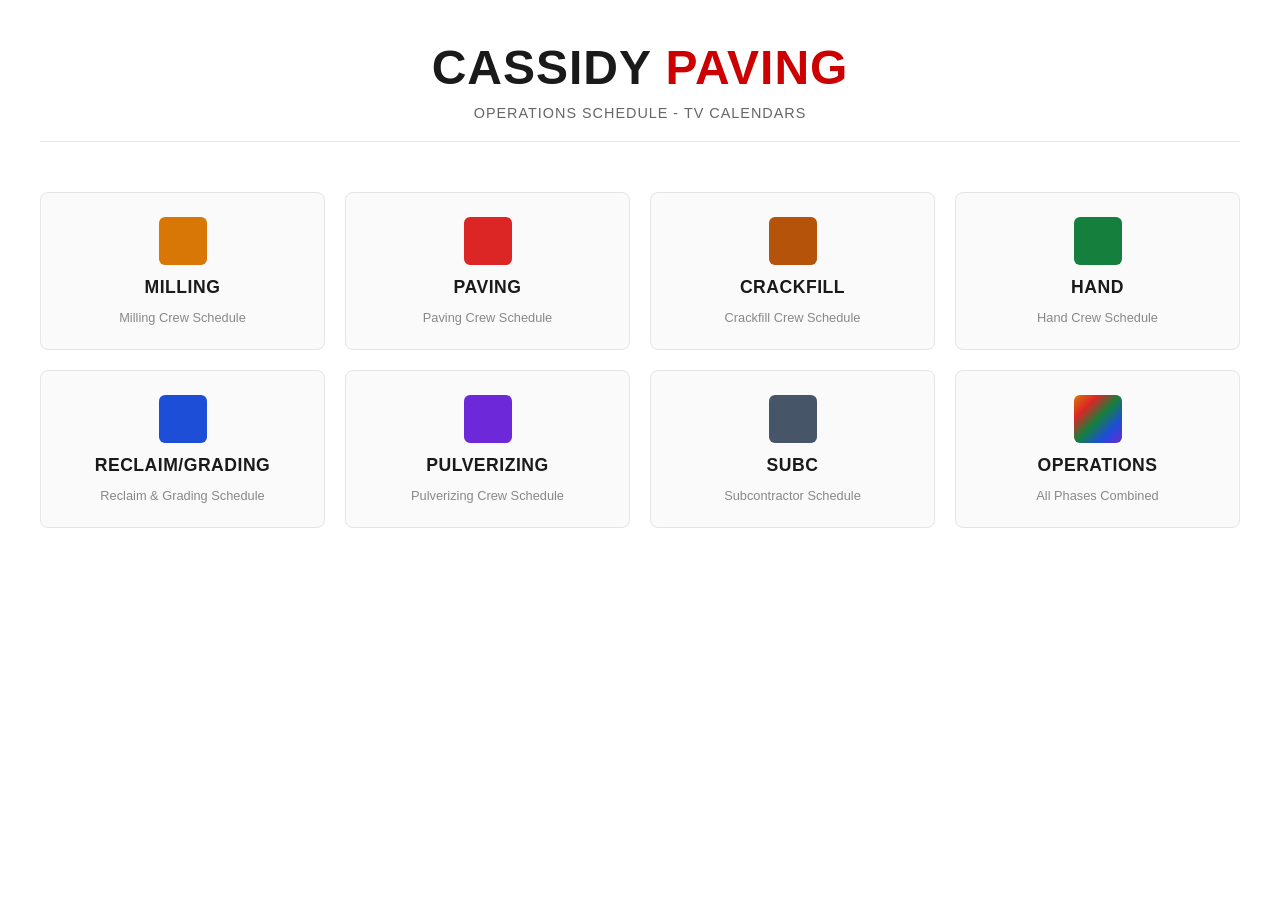
==== index.html @ b6de86f2 "Initial: Cassidy TV calendar displays (8 crew views + operations)" ====
<!DOCTYPE html>
<html lang="en">
<head>
<meta charset="UTF-8">
<meta name="viewport" content="width=device-width, initial-scale=1.0">
<title>Cassidy Paving - TV Calendars</title>
<style>
* { margin: 0; padding: 0; box-sizing: border-box; }
body {
  font-family: -apple-system, BlinkMacSystemFont, "Segoe UI", Roboto, sans-serif;
  background: #ffffff;
  color: #1a1a1a;
  min-height: 100vh;
  padding: 40px 30px;
  overflow: hidden;
}
.container {
  max-width: 1200px;
  margin: 0 auto;
}
.header {
  text-align: center;
  margin-bottom: 50px;
  padding-bottom: 20px;
  border-bottom: 1px solid #e5e5e5;
}
h1 {
  font-size: 3rem;
  font-weight: 700;
  letter-spacing: 1px;
  margin-bottom: 10px;
}
h1 span { color: #CC0000; }
.subtitle {
  font-size: 0.9rem;
  color: #666;
  letter-spacing: 1px;
  text-transform: uppercase;
  font-weight: 500;
}
.grid {
  display: grid;
  grid-template-columns: repeat(auto-fit, minmax(240px, 1fr));
  gap: 20px;
  margin-top: 40px;
}
.card {
  background: #fafafa;
  border: 1px solid #e5e5e5;
  border-radius: 8px;
  padding: 24px;
  text-align: center;
  transition: all 0.2s ease;
  cursor: pointer;
  text-decoration: none;
  color: #1a1a1a;
  display: flex;
  flex-direction: column;
  align-items: center;
  gap: 12px;
}
.card:hover {
  background: #f5f5f5;
  border-color: #CC0000;
  box-shadow: 0 4px 12px rgba(0, 0, 0, 0.08);
  transform: translateY(-2px);
}
.card-color {
  width: 48px;
  height: 48px;
  border-radius: 6px;
}
.card h2 {
  font-size: 1.1rem;
  font-weight: 600;
  letter-spacing: 0.5px;
  text-transform: uppercase;
}
.card p {
  font-size: 0.8rem;
  color: #888;
}
</style>
</head>
<body>
<div class="container">
  <div class="header">
    <h1>CASSIDY <span>PAVING</span></h1>
    <p class="subtitle">Operations Schedule - TV Calendars</p>
  </div>

  <div class="grid">
    <a href="milling.html" class="card">
      <div class="card-color" style="background: #D97706;"></div>
      <h2>Milling</h2>
      <p>Milling Crew Schedule</p>
    </a>

    <a href="paving.html" class="card">
      <div class="card-color" style="background: #DC2626;"></div>
      <h2>Paving</h2>
      <p>Paving Crew Schedule</p>
    </a>

    <a href="crackfill.html" class="card">
      <div class="card-color" style="background: #B45309;"></div>
      <h2>Crackfill</h2>
      <p>Crackfill Crew Schedule</p>
    </a>

    <a href="hand.html" class="card">
      <div class="card-color" style="background: #15803D;"></div>
      <h2>Hand</h2>
      <p>Hand Crew Schedule</p>
    </a>

    <a href="reclaim.html" class="card">
      <div class="card-color" style="background: #1D4ED8;"></div>
      <h2>Reclaim/Grading</h2>
      <p>Reclaim & Grading Schedule</p>
    </a>

    <a href="pulverizing.html" class="card">
      <div class="card-color" style="background: #6D28D9;"></div>
      <h2>Pulverizing</h2>
      <p>Pulverizing Crew Schedule</p>
    </a>

    <a href="subc.html" class="card">
      <div class="card-color" style="background: #475569;"></div>
      <h2>SubC</h2>
      <p>Subcontractor Schedule</p>
    </a>

    <a href="operations.html" class="card">
      <div class="card-color" style="background: linear-gradient(135deg, #D97706, #DC2626, #15803D, #1D4ED8, #6D28D9);"></div>
      <h2>Operations</h2>
      <p>All Phases Combined</p>
    </a>
  </div>
</div>
</body>
</html>
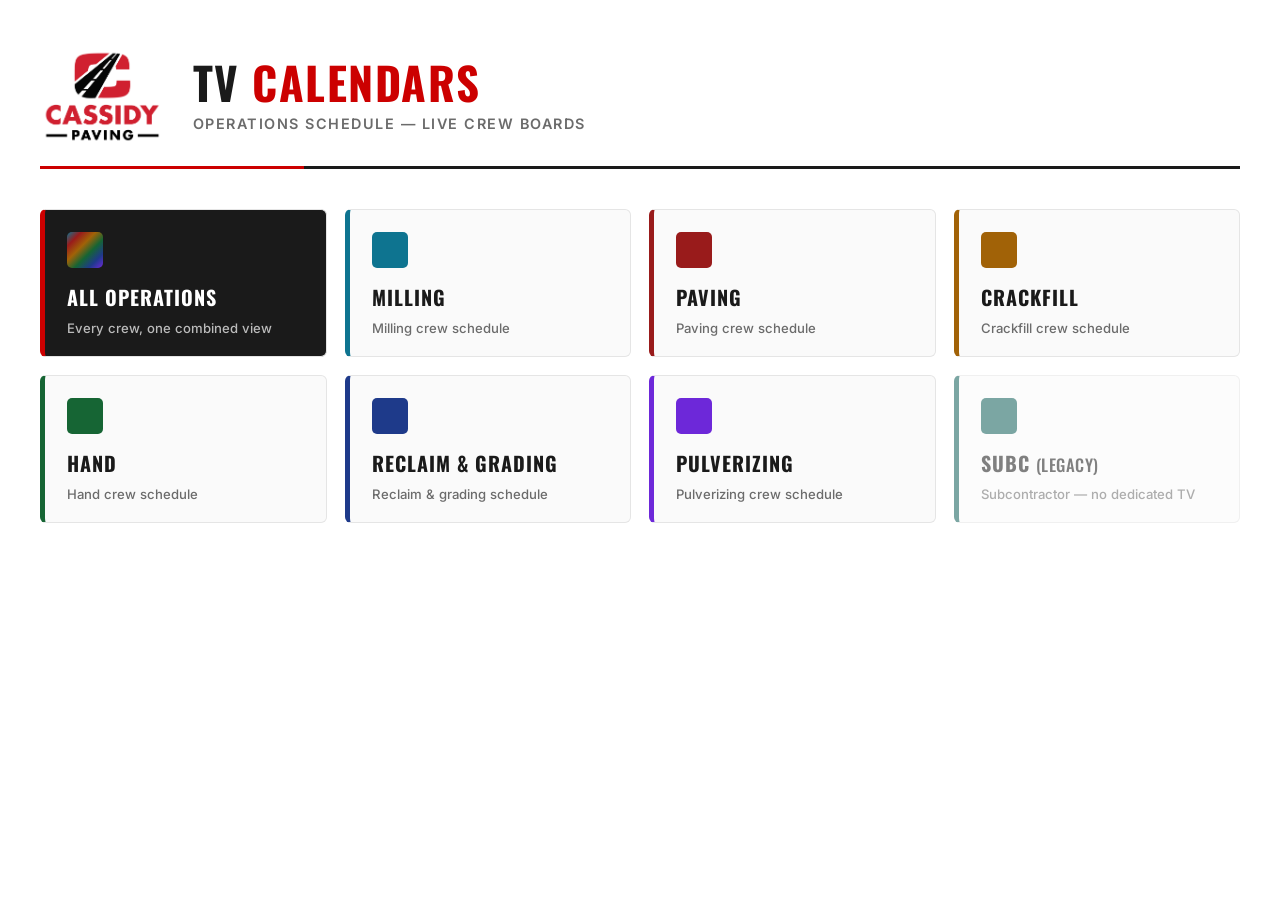
==== commit 7446ef1d: "Refresh TV calendars: logo, beefier brand typography, Milling teal, adaptive cell scaling - Add Cass" ====
--- a/index.html
+++ b/index.html
@@ -3,139 +3,171 @@
 <head>
 <meta charset="UTF-8">
 <meta name="viewport" content="width=device-width, initial-scale=1.0">
-<title>Cassidy Paving - TV Calendars</title>
+<title>Cassidy Paving — TV Calendars</title>
+<link rel="preconnect" href="https://fonts.googleapis.com">
+<link rel="preconnect" href="https://fonts.gstatic.com" crossorigin>
+<link href="https://fonts.googleapis.com/css2?family=Inter:wght@400;500;600;700&family=Oswald:wght@500;600;700&display=swap" rel="stylesheet">
 <style>
+:root {
+  --brand-red: #CC0000;
+  --brand-black: #1A1A1A;
+  --grid-line: #E5E5E5;
+  --muted: #6B6B6B;
+}
 * { margin: 0; padding: 0; box-sizing: border-box; }
 body {
-  font-family: -apple-system, BlinkMacSystemFont, "Segoe UI", Roboto, sans-serif;
-  background: #ffffff;
-  color: #1a1a1a;
+  font-family: 'Inter', -apple-system, BlinkMacSystemFont, sans-serif;
+  background: #FFFFFF;
+  color: var(--brand-black);
   min-height: 100vh;
-  padding: 40px 30px;
-  overflow: hidden;
+  padding: 48px 32px;
 }
-.container {
-  max-width: 1200px;
-  margin: 0 auto;
+.container { max-width: 1200px; margin: 0 auto; }
+.header {
+  display: flex;
+  align-items: center;
+  gap: 28px;
+  margin-bottom: 40px;
+  padding-bottom: 22px;
+  border-bottom: 3px solid var(--brand-black);
+  position: relative;
 }
-.header {
-  text-align: center;
-  margin-bottom: 50px;
-  padding-bottom: 20px;
-  border-bottom: 1px solid #e5e5e5;
+.header::after {
+  content: '';
+  position: absolute;
+  left: 0; bottom: -3px;
+  width: 22%; height: 3px;
+  background: var(--brand-red);
 }
-h1 {
-  font-size: 3rem;
+.header img { height: 96px; width: auto; }
+.title-block h1 {
+  font-family: 'Oswald', 'Impact', sans-serif;
+  font-size: 2.8rem;
   font-weight: 700;
-  letter-spacing: 1px;
-  margin-bottom: 10px;
+  letter-spacing: 1.5px;
+  text-transform: uppercase;
+  line-height: 1;
 }
-h1 span { color: #CC0000; }
-.subtitle {
+.title-block h1 .accent { color: var(--brand-red); }
+.title-block .subtitle {
+  margin-top: 10px;
   font-size: 0.9rem;
-  color: #666;
-  letter-spacing: 1px;
+  color: var(--muted);
+  font-weight: 600;
+  letter-spacing: 1.5px;
   text-transform: uppercase;
-  font-weight: 500;
 }
 .grid {
   display: grid;
   grid-template-columns: repeat(auto-fit, minmax(240px, 1fr));
-  gap: 20px;
-  margin-top: 40px;
+  gap: 18px;
 }
 .card {
-  background: #fafafa;
-  border: 1px solid #e5e5e5;
-  border-radius: 8px;
-  padding: 24px;
-  text-align: center;
-  transition: all 0.2s ease;
-  cursor: pointer;
+  background: #FAFAFA;
+  border: 1px solid var(--grid-line);
+  border-left: 5px solid var(--card-color, var(--brand-red));
+  border-radius: 6px;
+  padding: 22px 22px 20px;
   text-decoration: none;
-  color: #1a1a1a;
+  color: var(--brand-black);
   display: flex;
   flex-direction: column;
-  align-items: center;
-  gap: 12px;
+  gap: 8px;
+  transition: all 0.2s ease;
 }
 .card:hover {
-  background: #f5f5f5;
-  border-color: #CC0000;
-  box-shadow: 0 4px 12px rgba(0, 0, 0, 0.08);
+  background: #F2F2F2;
+  box-shadow: 0 6px 18px rgba(0,0,0,0.08);
   transform: translateY(-2px);
 }
-.card-color {
-  width: 48px;
-  height: 48px;
-  border-radius: 6px;
+.card .swatch {
+  width: 36px; height: 36px;
+  border-radius: 5px;
+  background: var(--card-color, var(--brand-red));
+  margin-bottom: 6px;
 }
 .card h2 {
-  font-size: 1.1rem;
-  font-weight: 600;
-  letter-spacing: 0.5px;
+  font-family: 'Oswald', 'Impact', sans-serif;
+  font-size: 1.25rem;
+  font-weight: 700;
+  letter-spacing: 1px;
   text-transform: uppercase;
 }
 .card p {
-  font-size: 0.8rem;
-  color: #888;
+  font-size: 0.82rem;
+  color: var(--muted);
+  font-weight: 500;
 }
+.card.featured {
+  background: var(--brand-black);
+  color: #FFFFFF;
+  border-left-color: var(--brand-red);
+}
+.card.featured h2 { color: #FFFFFF; }
+.card.featured p  { color: #BBBBBB; }
+.card.featured .swatch {
+  background: linear-gradient(135deg, #0E7490, #991B1B, #A16207, #166534, #1E3A8A, #6D28D9);
+}
+.card.legacy { opacity: 0.55; }
 </style>
 </head>
 <body>
 <div class="container">
   <div class="header">
-    <h1>CASSIDY <span>PAVING</span></h1>
-    <p class="subtitle">Operations Schedule - TV Calendars</p>
+    <img src="logo.png" alt="Cassidy Paving">
+    <div class="title-block">
+      <h1>TV <span class="accent">Calendars</span></h1>
+      <p class="subtitle">Operations Schedule — Live Crew Boards</p>
+    </div>
   </div>
 
   <div class="grid">
-    <a href="milling.html" class="card">
-      <div class="card-color" style="background: #D97706;"></div>
-      <h2>Milling</h2>
-      <p>Milling Crew Schedule</p>
+    <a href="operations.html" class="card featured">
+      <div class="swatch"></div>
+      <h2>All Operations</h2>
+      <p>Every crew, one combined view</p>
     </a>
 
-    <a href="paving.html" class="card">
-      <div class="card-color" style="background: #DC2626;"></div>
-      <h2>Paving</h2>
-      <p>Paving Crew Schedule</p>
+    <a href="milling.html" class="card" style="--card-color:#0E7490">
+      <div class="swatch"></div>
+      <h2>Milling</h2>
+      <p>Milling crew schedule</p>
     </a>
 
-    <a href="crackfill.html" class="card">
-      <div class="card-color" style="background: #B45309;"></div>
-      <h2>Crackfill</h2>
-      <p>Crackfill Crew Schedule</p>
+    <a href="paving.html" class="card" style="--card-color:#991B1B">
+      <div class="swatch"></div>
+      <h2>Paving</h2>
+      <p>Paving crew schedule</p>
     </a>
 
-    <a href="hand.html" class="card">
-      <div class="card-color" style="background: #15803D;"></div>
-      <h2>Hand</h2>
-      <p>Hand Crew Schedule</p>
+    <a href="crackfill.html" class="card" style="--card-color:#A16207">
+      <div class="swatch"></div>
+      <h2>Crackfill</h2>
+      <p>Crackfill crew schedule</p>
     </a>
 
-    <a href="reclaim.html" class="card">
-      <div class="card-color" style="background: #1D4ED8;"></div>
-      <h2>Reclaim/Grading</h2>
-      <p>Reclaim & Grading Schedule</p>
+    <a href="hand.html" class="card" style="--card-color:#166534">
+      <div class="swatch"></div>
+      <h2>Hand</h2>
+      <p>Hand crew schedule</p>
     </a>
 
-    <a href="pulverizing.html" class="card">
-      <div class="card-color" style="background: #6D28D9;"></div>
-      <h2>Pulverizing</h2>
-      <p>Pulverizing Crew Schedule</p>
+    <a href="reclaim.html" class="card" style="--card-color:#1E3A8A">
+      <div class="swatch"></div>
+      <h2>Reclaim &amp; Grading</h2>
+      <p>Reclaim &amp; grading schedule</p>
     </a>
 
-    <a href="subc.html" class="card">
-      <div class="card-color" style="background: #475569;"></div>
-      <h2>SubC</h2>
-      <p>Subcontractor Schedule</p>
+    <a href="pulverizing.html" class="card" style="--card-color:#6D28D9">
+      <div class="swatch"></div>
+      <h2>Pulverizing</h2>
+      <p>Pulverizing crew schedule</p>
     </a>
 
-    <a href="operations.html" class="card">
-      <div class="card-color" style="background: linear-gradient(135deg, #D97706, #DC2626, #15803D, #1D4ED8, #6D28D9);"></div>
-      <h2>Operations</h2>
-      <p>All Phases Combined</p>
+    <a href="subc.html" class="card legacy" style="--card-color:#115E59">
+      <div class="swatch"></div>
+      <h2>SubC <small style="font-weight:500;letter-spacing:0.5px">(legacy)</small></h2>
+      <p>Subcontractor — no dedicated TV</p>
     </a>
   </div>
 </div>
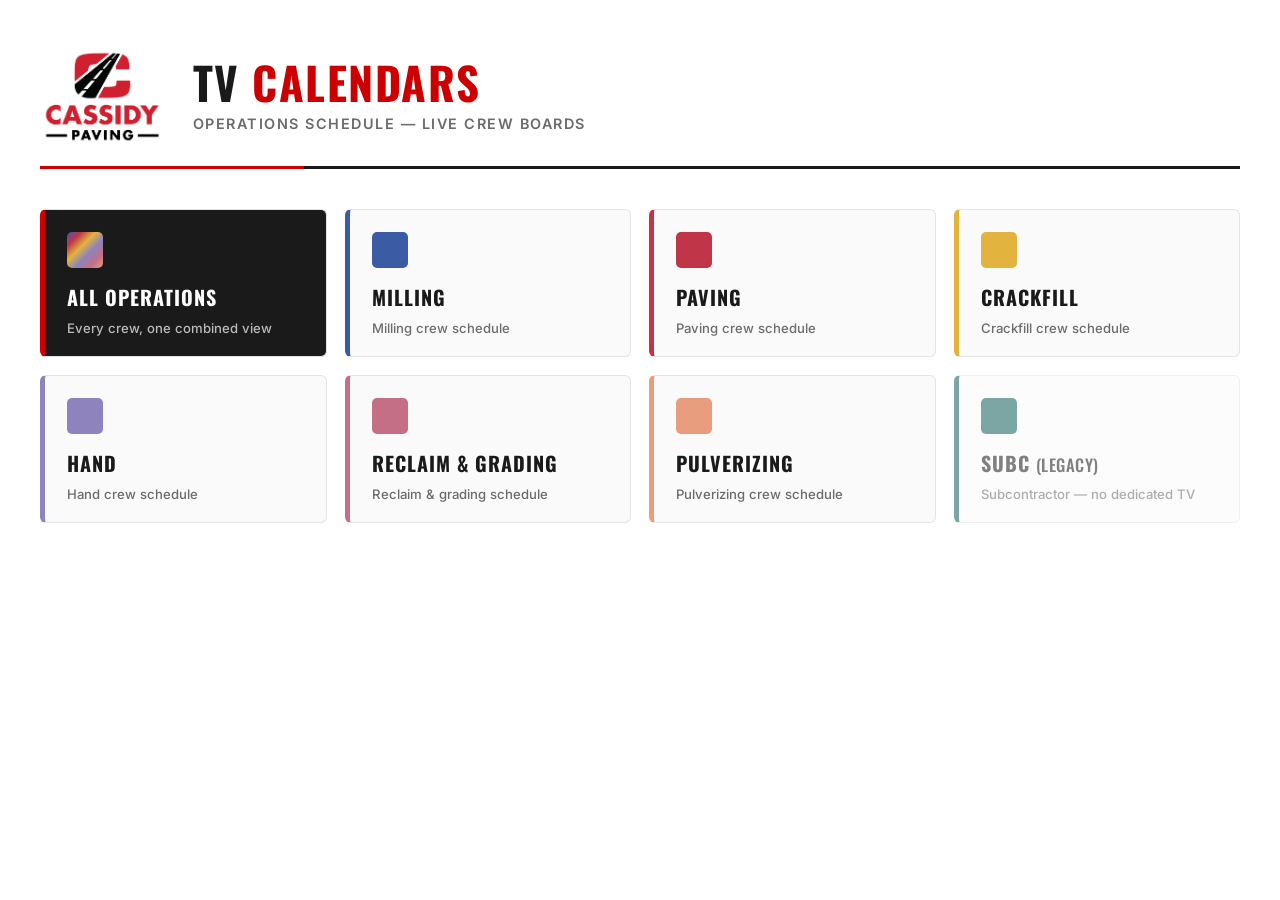
==== commit b10a8c76: "Switch data source to Operations Calendar Report + match App color palette Data source: - loadEvents" ====
--- a/index.html
+++ b/index.html
@@ -106,7 +106,7 @@
 .card.featured h2 { color: #FFFFFF; }
 .card.featured p  { color: #BBBBBB; }
 .card.featured .swatch {
-  background: linear-gradient(135deg, #0E7490, #991B1B, #A16207, #166534, #1E3A8A, #6D28D9);
+  background: linear-gradient(135deg, #3B5BA5, #C13548, #E2B33D, #8E83BD, #C56F87, #E89E7E);
 }
 .card.legacy { opacity: 0.55; }
 </style>
@@ -128,37 +128,37 @@
       <p>Every crew, one combined view</p>
     </a>
 
-    <a href="milling.html" class="card" style="--card-color:#0E7490">
+    <a href="milling.html" class="card" style="--card-color:#3B5BA5">
       <div class="swatch"></div>
       <h2>Milling</h2>
       <p>Milling crew schedule</p>
     </a>
 
-    <a href="paving.html" class="card" style="--card-color:#991B1B">
+    <a href="paving.html" class="card" style="--card-color:#C13548">
       <div class="swatch"></div>
       <h2>Paving</h2>
       <p>Paving crew schedule</p>
     </a>
 
-    <a href="crackfill.html" class="card" style="--card-color:#A16207">
+    <a href="crackfill.html" class="card" style="--card-color:#E2B33D">
       <div class="swatch"></div>
       <h2>Crackfill</h2>
       <p>Crackfill crew schedule</p>
     </a>
 
-    <a href="hand.html" class="card" style="--card-color:#166534">
+    <a href="hand.html" class="card" style="--card-color:#8E83BD">
       <div class="swatch"></div>
       <h2>Hand</h2>
       <p>Hand crew schedule</p>
     </a>
 
-    <a href="reclaim.html" class="card" style="--card-color:#1E3A8A">
+    <a href="reclaim.html" class="card" style="--card-color:#C56F87">
       <div class="swatch"></div>
       <h2>Reclaim &amp; Grading</h2>
       <p>Reclaim &amp; grading schedule</p>
     </a>
 
-    <a href="pulverizing.html" class="card" style="--card-color:#6D28D9">
+    <a href="pulverizing.html" class="card" style="--card-color:#E89E7E">
       <div class="swatch"></div>
       <h2>Pulverizing</h2>
       <p>Pulverizing crew schedule</p>
